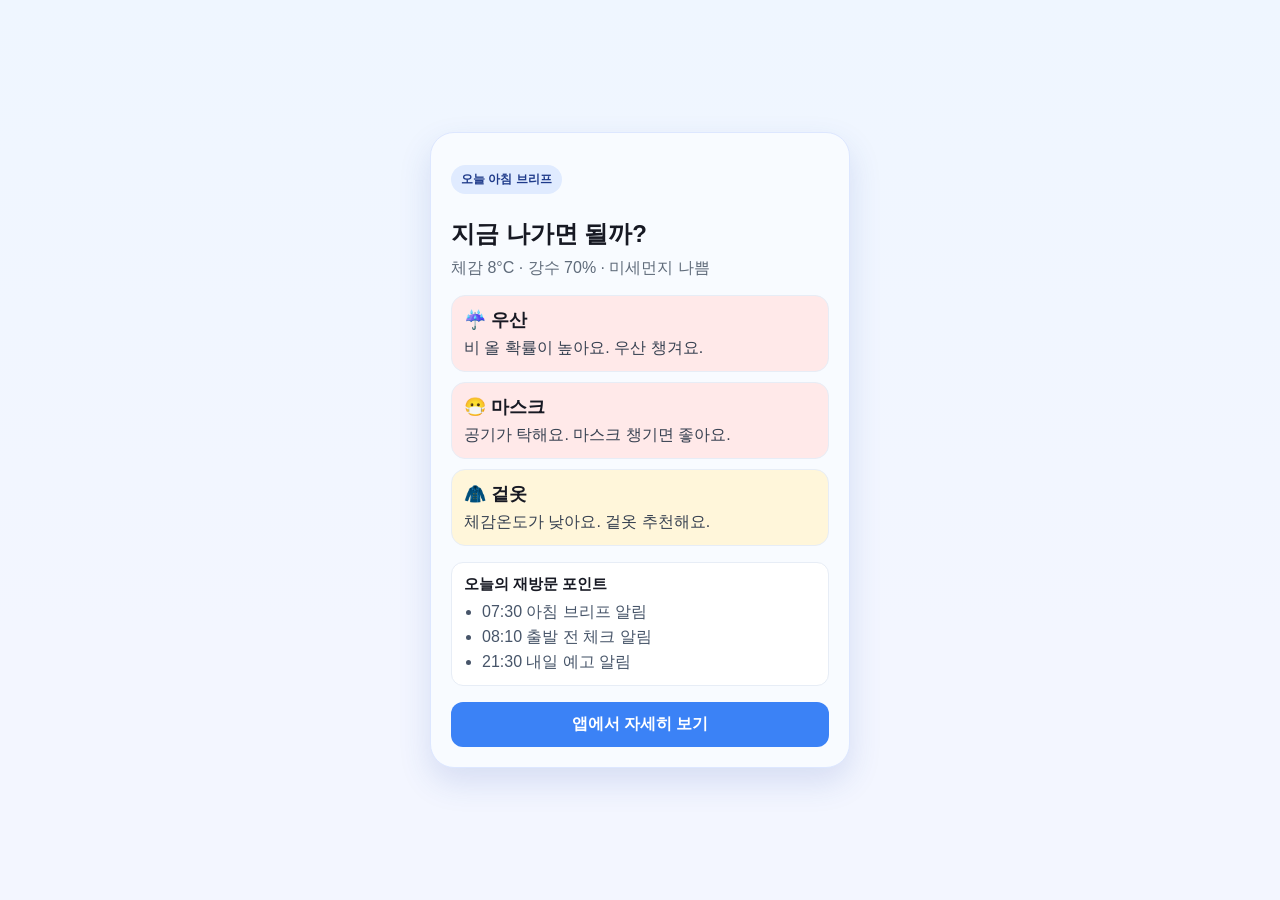
==== app/index.html @ a838cb1f "Add runnable web demo screen for Morning Brief widget" ====
<!doctype html>
<html lang="ko">
  <head>
    <meta charset="UTF-8" />
    <meta name="viewport" content="width=device-width, initial-scale=1.0" />
    <title>아침 루틴 브리프 - 데모</title>
    <link rel="stylesheet" href="styles.css" />
  </head>
  <body>
    <main class="phone">
      <header class="top">
        <p class="chip">오늘 아침 브리프</p>
        <h1>지금 나가면 될까?</h1>
        <p id="summary">체감 8°C · 강수 70% · 미세먼지 나쁨</p>
      </header>

      <section class="cards" aria-label="준비물 추천">
        <article class="card high">
          <h2>☔ 우산</h2>
          <p>비 올 확률이 높아요. 우산 챙겨요.</p>
        </article>
        <article class="card high">
          <h2>😷 마스크</h2>
          <p>공기가 탁해요. 마스크 챙기면 좋아요.</p>
        </article>
        <article class="card medium">
          <h2>🧥 겉옷</h2>
          <p>체감온도가 낮아요. 겉옷 추천해요.</p>
        </article>
      </section>

      <section class="touchpoints" aria-label="오늘 터치포인트">
        <h3>오늘의 재방문 포인트</h3>
        <ul>
          <li>07:30 아침 브리프 알림</li>
          <li>08:10 출발 전 체크 알림</li>
          <li>21:30 내일 예고 알림</li>
        </ul>
      </section>

      <button class="cta">앱에서 자세히 보기</button>
    </main>
  </body>
</html>
---- app/styles.css ----
:root {
  --bg: #f3f6ff;
  --card: #ffffff;
  --text: #171923;
  --muted: #5f6b7a;
  --high: #ffe9e9;
  --medium: #fff6da;
  --primary: #3b82f6;
}

* { box-sizing: border-box; }
body {
  margin: 0;
  background: linear-gradient(180deg, #eff6ff 0%, var(--bg) 70%);
  font-family: -apple-system, BlinkMacSystemFont, "Segoe UI", sans-serif;
  color: var(--text);
  display: grid;
  place-items: center;
  min-height: 100vh;
}

.phone {
  width: min(420px, 92vw);
  background: #f8fbff;
  border: 1px solid #dde7ff;
  border-radius: 24px;
  padding: 20px;
  box-shadow: 0 14px 32px rgba(49, 81, 172, 0.15);
}

.chip {
  display: inline-block;
  background: #e0ebff;
  color: #1e3a8a;
  padding: 6px 10px;
  border-radius: 999px;
  font-size: 12px;
  font-weight: 700;
}

h1 { margin: 12px 0 8px; font-size: 24px; }
#summary { margin: 0; color: var(--muted); }

.cards {
  margin-top: 16px;
  display: grid;
  gap: 10px;
}

.card {
  background: var(--card);
  border-radius: 14px;
  padding: 12px;
  border: 1px solid #e7edf6;
}
.card.high { background: var(--high); }
.card.medium { background: var(--medium); }
.card h2 { margin: 0 0 6px; font-size: 18px; }
.card p { margin: 0; color: #374151; }

.touchpoints {
  margin-top: 16px;
  background: #fff;
  border-radius: 12px;
  padding: 12px;
  border: 1px solid #e7edf6;
}
.touchpoints h3 { margin: 0 0 8px; font-size: 15px; }
.touchpoints ul { margin: 0; padding-left: 18px; color: #475569; }
.touchpoints li + li { margin-top: 4px; }

.cta {
  width: 100%;
  margin-top: 16px;
  border: 0;
  border-radius: 12px;
  background: var(--primary);
  color: white;
  font-size: 16px;
  font-weight: 700;
  padding: 12px;
}
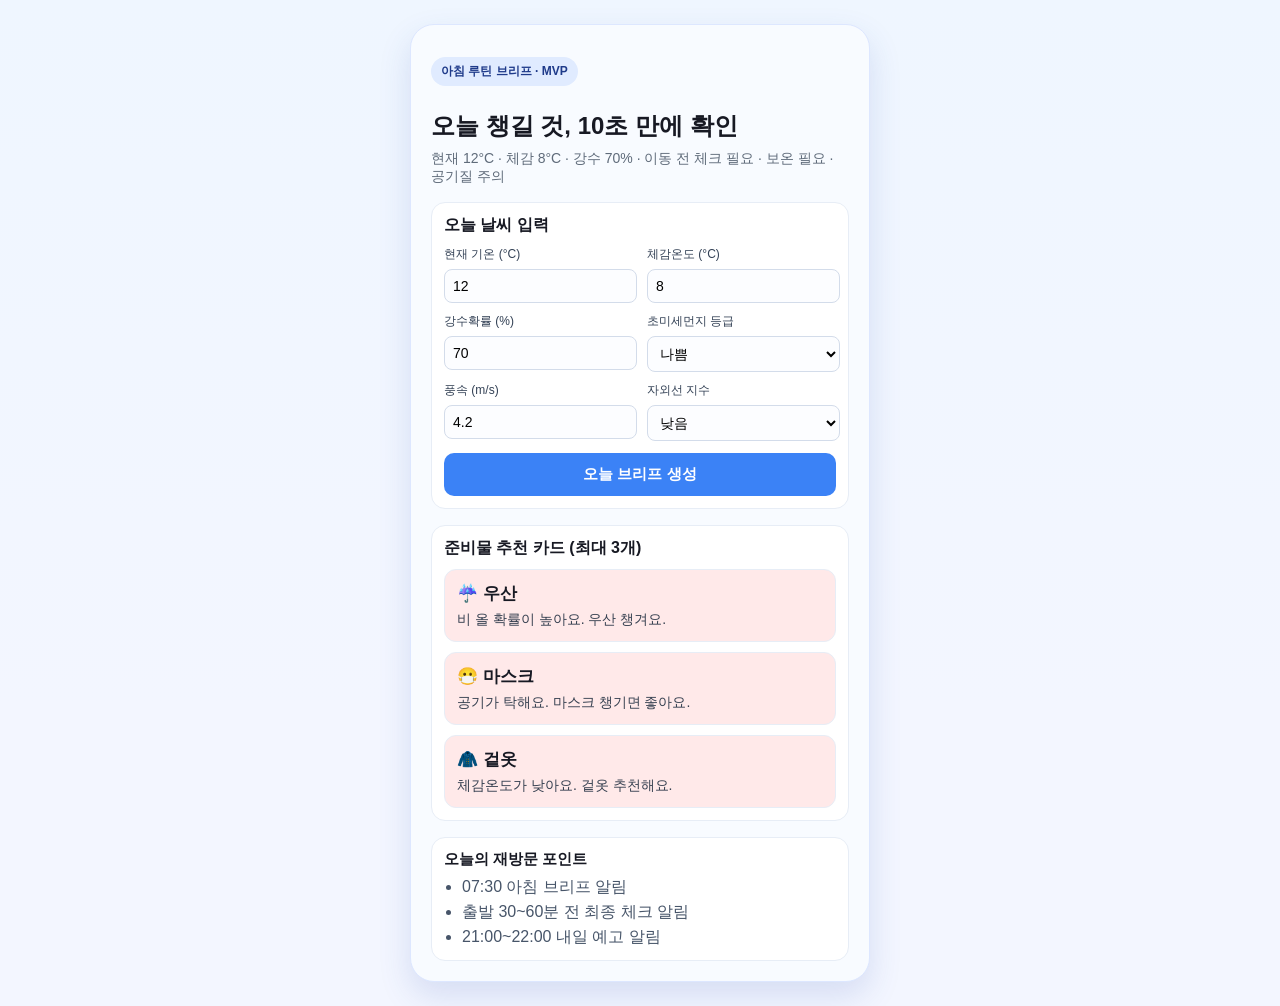
==== commit 2a28a1e6: "Implement PRD-aligned interactive MVP demo" ====
--- a/app/index.html
+++ b/app/index.html
@@ -3,42 +3,67 @@
   <head>
     <meta charset="UTF-8" />
     <meta name="viewport" content="width=device-width, initial-scale=1.0" />
-    <title>아침 루틴 브리프 - 데모</title>
+    <title>아침 루틴 브리프 - MVP 데모</title>
     <link rel="stylesheet" href="styles.css" />
   </head>
   <body>
     <main class="phone">
       <header class="top">
-        <p class="chip">오늘 아침 브리프</p>
-        <h1>지금 나가면 될까?</h1>
-        <p id="summary">체감 8°C · 강수 70% · 미세먼지 나쁨</p>
+        <p class="chip">아침 루틴 브리프 · MVP</p>
+        <h1>오늘 챙길 것, 10초 만에 확인</h1>
+        <p id="summary">데이터를 입력하면 오늘 브리프가 생성됩니다.</p>
       </header>
 
-      <section class="cards" aria-label="준비물 추천">
-        <article class="card high">
-          <h2>☔ 우산</h2>
-          <p>비 올 확률이 높아요. 우산 챙겨요.</p>
-        </article>
-        <article class="card high">
-          <h2>😷 마스크</h2>
-          <p>공기가 탁해요. 마스크 챙기면 좋아요.</p>
-        </article>
-        <article class="card medium">
-          <h2>🧥 겉옷</h2>
-          <p>체감온도가 낮아요. 겉옷 추천해요.</p>
-        </article>
+      <section class="panel" aria-label="날씨 입력">
+        <h2>오늘 날씨 입력</h2>
+        <div class="grid">
+          <label>현재 기온 (°C)
+            <input id="temp" type="number" value="12" />
+          </label>
+          <label>체감온도 (°C)
+            <input id="feelsLike" type="number" value="8" />
+          </label>
+          <label>강수확률 (%)
+            <input id="rainChance" type="number" min="0" max="100" value="70" />
+          </label>
+          <label>초미세먼지 등급
+            <select id="dust">
+              <option value="good">좋음</option>
+              <option value="normal">보통</option>
+              <option value="bad" selected>나쁨</option>
+              <option value="very-bad">매우 나쁨</option>
+            </select>
+          </label>
+          <label>풍속 (m/s)
+            <input id="wind" type="number" min="0" step="0.1" value="4.2" />
+          </label>
+          <label>자외선 지수
+            <select id="uv">
+              <option value="low">낮음</option>
+              <option value="mid">보통</option>
+              <option value="high">높음</option>
+              <option value="very-high">매우 높음</option>
+            </select>
+          </label>
+        </div>
+        <button id="generate" class="cta">오늘 브리프 생성</button>
+      </section>
+
+      <section class="cards-wrap" aria-label="준비물 추천">
+        <h2>준비물 추천 카드 (최대 3개)</h2>
+        <div id="cards" class="cards"></div>
       </section>
 
       <section class="touchpoints" aria-label="오늘 터치포인트">
         <h3>오늘의 재방문 포인트</h3>
         <ul>
           <li>07:30 아침 브리프 알림</li>
-          <li>08:10 출발 전 체크 알림</li>
-          <li>21:30 내일 예고 알림</li>
+          <li>출발 30~60분 전 최종 체크 알림</li>
+          <li>21:00~22:00 내일 예고 알림</li>
         </ul>
       </section>
+    </main>
 
-      <button class="cta">앱에서 자세히 보기</button>
-    </main>
+    <script src="main.js"></script>
   </body>
 </html>
--- a/app/styles.css
+++ b/app/styles.css
@@ -3,8 +3,9 @@
   --card: #ffffff;
   --text: #171923;
   --muted: #5f6b7a;
-  --high: #ffe9e9;
-  --medium: #fff6da;
+  --safety: #ffe9e9;
+  --comfort: #fff6da;
+  --behavior: #e8f9ef;
   --primary: #3b82f6;
 }
 
@@ -15,12 +16,13 @@
   font-family: -apple-system, BlinkMacSystemFont, "Segoe UI", sans-serif;
   color: var(--text);
   display: grid;
-  place-items: center;
+  place-items: start center;
   min-height: 100vh;
+  padding: 24px 12px;
 }
 
 .phone {
-  width: min(420px, 92vw);
+  width: min(460px, 95vw);
   background: #f8fbff;
   border: 1px solid #dde7ff;
   border-radius: 24px;
@@ -39,44 +41,72 @@
 }
 
 h1 { margin: 12px 0 8px; font-size: 24px; }
-#summary { margin: 0; color: var(--muted); }
+h2 { margin: 0 0 10px; font-size: 16px; }
+#summary { margin: 0; color: var(--muted); font-size: 14px; }
+
+.panel,
+.cards-wrap,
+.touchpoints {
+  margin-top: 16px;
+  background: #fff;
+  border-radius: 14px;
+  padding: 12px;
+  border: 1px solid #e7edf6;
+}
+
+.grid {
+  display: grid;
+  grid-template-columns: 1fr 1fr;
+  gap: 10px;
+}
+
+label {
+  font-size: 12px;
+  color: #334155;
+  display: flex;
+  flex-direction: column;
+  gap: 6px;
+}
+
+input,
+select {
+  border: 1px solid #d3dcea;
+  border-radius: 8px;
+  padding: 8px;
+  font-size: 14px;
+  background: #fcfdff;
+}
 
 .cards {
-  margin-top: 16px;
   display: grid;
   gap: 10px;
 }
 
 .card {
   background: var(--card);
-  border-radius: 14px;
-  padding: 12px;
-  border: 1px solid #e7edf6;
-}
-.card.high { background: var(--high); }
-.card.medium { background: var(--medium); }
-.card h2 { margin: 0 0 6px; font-size: 18px; }
-.card p { margin: 0; color: #374151; }
-
-.touchpoints {
-  margin-top: 16px;
-  background: #fff;
   border-radius: 12px;
   padding: 12px;
   border: 1px solid #e7edf6;
 }
+.card.safety { background: var(--safety); }
+.card.comfort { background: var(--comfort); }
+.card.behavior { background: var(--behavior); }
+.card h3 { margin: 0 0 6px; font-size: 17px; }
+.card p { margin: 0; color: #374151; font-size: 14px; }
+
 .touchpoints h3 { margin: 0 0 8px; font-size: 15px; }
 .touchpoints ul { margin: 0; padding-left: 18px; color: #475569; }
 .touchpoints li + li { margin-top: 4px; }
 
 .cta {
   width: 100%;
-  margin-top: 16px;
+  margin-top: 12px;
   border: 0;
-  border-radius: 12px;
+  border-radius: 10px;
   background: var(--primary);
   color: white;
-  font-size: 16px;
+  font-size: 15px;
   font-weight: 700;
   padding: 12px;
+  cursor: pointer;
 }
